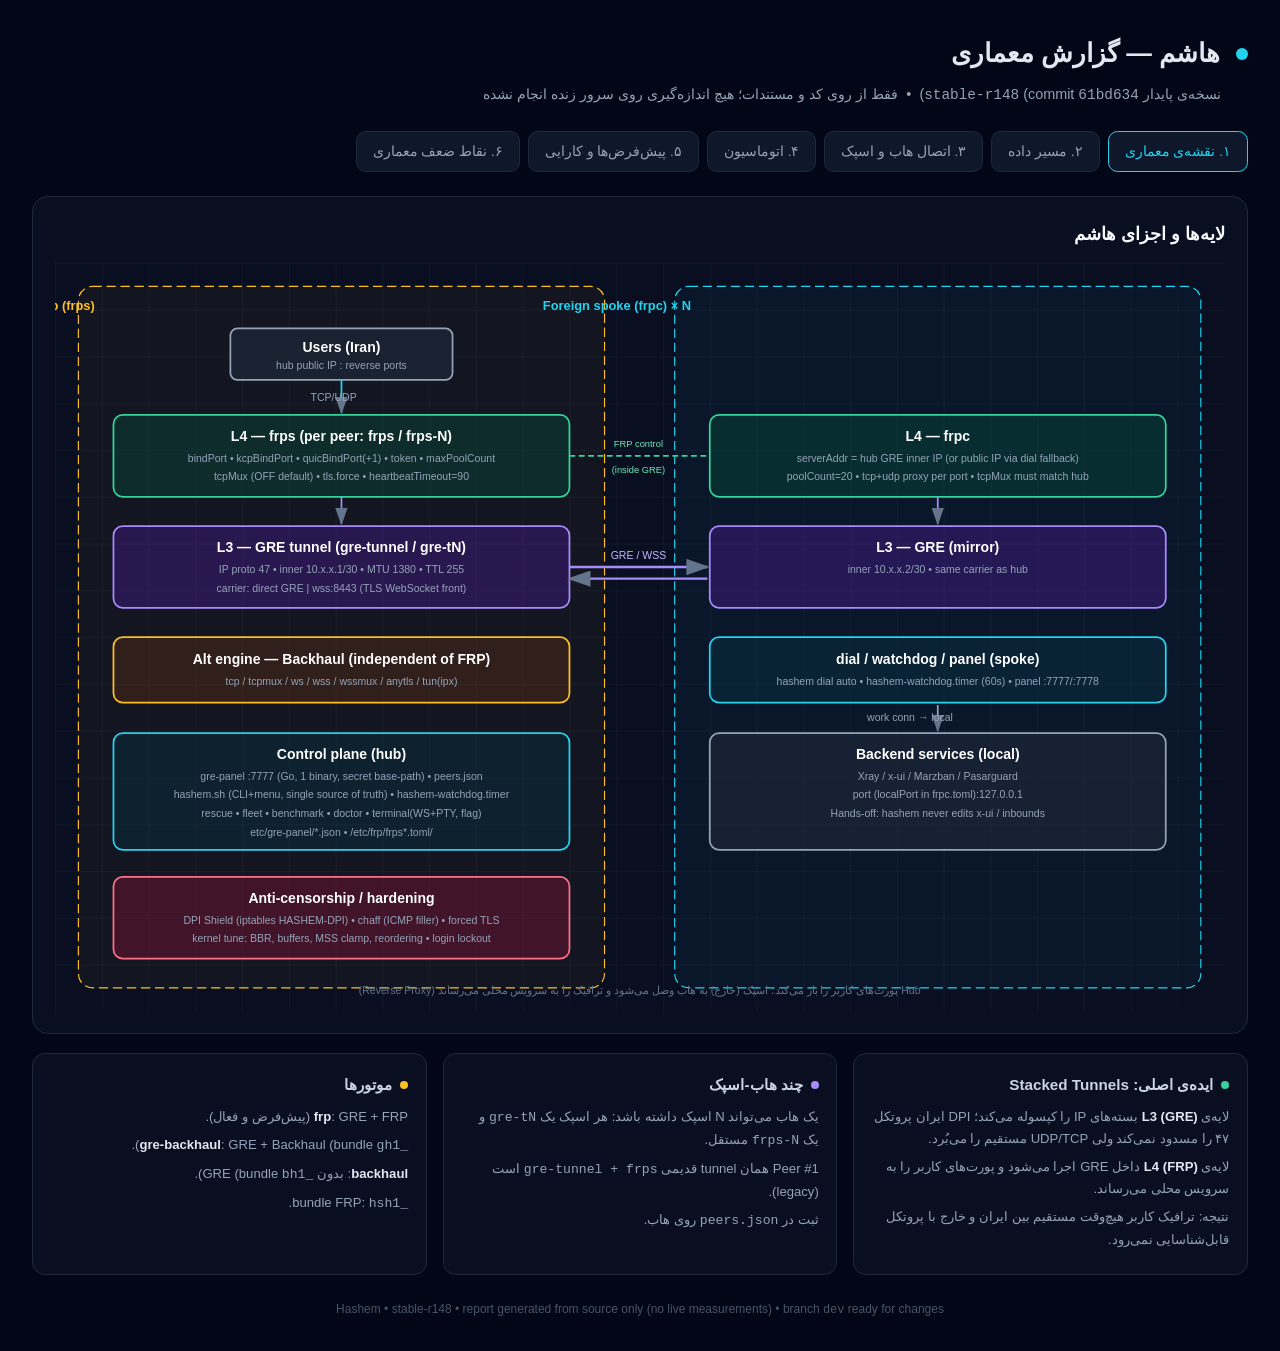
==== docs/hashem-architecture.html @ eed92e28 "docs: interactive architecture report (layers, data path, join, automation, defaults, gaps)" ====
<!DOCTYPE html>
<html lang="fa" dir="rtl">
<head>
<meta charset="UTF-8">
<meta name="viewport" content="width=device-width, initial-scale=1.0">
<title>Hashem — Architecture Report (stable-r148)</title>
<style>
*{margin:0;padding:0;box-sizing:border-box}
body{font-family:'Vazirmatn','Segoe UI',Tahoma,sans-serif;background:#020617;color:#e2e8f0;min-height:100vh;padding:2rem;line-height:1.7}
.mono{font-family:ui-monospace,'JetBrains Mono',Consolas,monospace;direction:ltr;unicode-bidi:embed}
.container{max-width:1240px;margin:0 auto}
.header-row{display:flex;align-items:center;gap:1rem;margin-bottom:.4rem}
.pulse{width:12px;height:12px;background:#22d3ee;border-radius:50%;animation:p 2s infinite}
@keyframes p{0%,100%{opacity:1}50%{opacity:.4}}
h1{font-size:1.6rem;font-weight:700}
.sub{color:#94a3b8;font-size:.9rem;margin-right:1.7rem}
nav{display:flex;flex-wrap:wrap;gap:.5rem;margin:1.5rem 0}
nav button{background:#0f172a;border:1px solid #1e293b;color:#94a3b8;padding:.5rem 1rem;border-radius:.6rem;cursor:pointer;font:inherit;font-size:.85rem}
nav button.on,nav button:hover{border-color:#22d3ee;color:#22d3ee}
section{display:none}
section.on{display:block}
.box{background:rgba(15,23,42,.55);border:1px solid #1e293b;border-radius:1rem;padding:1.4rem;margin-bottom:1.2rem;overflow-x:auto}
h2{font-size:1.1rem;margin-bottom:.8rem;color:#f8fafc}
h3{font-size:.95rem;margin:.9rem 0 .4rem;color:#cbd5e1}
svg{width:100%;min-width:880px;display:block}
.cards{display:grid;grid-template-columns:repeat(auto-fit,minmax(290px,1fr));gap:1rem;margin-top:1rem}
.card{background:rgba(15,23,42,.55);border:1px solid #1e293b;border-radius:.8rem;padding:1.1rem}
.card h3{margin:0 0 .5rem;display:flex;align-items:center;gap:.5rem}
.dot{width:8px;height:8px;border-radius:50%;display:inline-block}
.cy{background:#22d3ee}.em{background:#34d399}.vi{background:#a78bfa}.am{background:#fbbf24}.ro{background:#fb7185}.sl{background:#94a3b8}
ul{list-style:none;color:#94a3b8;font-size:.82rem}
li{margin-bottom:.35rem}
li b{color:#e2e8f0}
table{width:100%;border-collapse:collapse;font-size:.82rem}
th,td{padding:.55rem .7rem;border-bottom:1px solid #1e293b;text-align:right;vertical-align:top}
th{color:#94a3b8;font-weight:600;background:#0b1220}
td.mono,th.mono{text-align:left}
.tag{display:inline-block;padding:.1rem .5rem;border-radius:.4rem;font-size:.72rem;font-weight:600}
.on-t{background:rgba(52,211,153,.15);color:#34d399}
.off-t{background:rgba(148,163,184,.15);color:#94a3b8}
.warn-t{background:rgba(251,113,133,.15);color:#fb7185}
.am-t{background:rgba(251,191,36,.15);color:#fbbf24}
.flow{display:flex;flex-direction:column;gap:.4rem}
.step{display:flex;gap:.8rem;align-items:flex-start;background:#0b1220;border:1px solid #1e293b;border-radius:.6rem;padding:.6rem .8rem;font-size:.82rem}
.step .n{flex:0 0 1.6rem;height:1.6rem;border-radius:50%;background:#164e63;color:#22d3ee;text-align:center;font-weight:700;line-height:1.6rem;font-size:.8rem}
.note{border-right:3px solid #fbbf24;background:rgba(251,191,36,.07);padding:.6rem .9rem;border-radius:.4rem;color:#fde68a;font-size:.82rem;margin:.8rem 0}
.bad{border-right-color:#fb7185;background:rgba(251,113,133,.07);color:#fecdd3}
.good{border-right-color:#34d399;background:rgba(52,211,153,.07);color:#a7f3d0}
code{background:#0b1220;border:1px solid #1e293b;border-radius:.3rem;padding:0 .35rem;font-size:.78rem;direction:ltr;unicode-bidi:embed;display:inline-block}
.footer{text-align:center;color:#475569;font-size:.75rem;margin-top:1.5rem}
@media(max-width:700px){body{padding:1rem}}
</style>
</head>
<body>
<div class="container">
  <div class="header-row"><div class="pulse"></div><h1>هاشم — گزارش معماری</h1></div>
  <p class="sub">نسخه‌ی پایدار <span class="mono">stable-r148</span> (commit <span class="mono">61bd634</span>) &nbsp;•&nbsp; فقط از روی کد و مستندات؛ هیچ اندازه‌گیری روی سرور زنده انجام نشده</p>

  <nav id="nav">
    <button data-t="arch" class="on">۱. نقشه‌ی معماری</button>
    <button data-t="path">۲. مسیر داده</button>
    <button data-t="join">۳. اتصال هاب و اسپک</button>
    <button data-t="auto">۴. اتوماسیون</button>
    <button data-t="def">۵. پیش‌فرض‌ها و کارایی</button>
    <button data-t="gaps">۶. نقاط ضعف معماری</button>
  </nav>

  <!-- ===================== 1. ARCH ===================== -->
  <section id="arch" class="on">
    <div class="box">
      <h2>لایه‌ها و اجزای هاشم</h2>
      <svg viewBox="0 0 1000 640" xmlns="http://www.w3.org/2000/svg">
        <defs>
          <marker id="ah" markerWidth="10" markerHeight="7" refX="9" refY="3.5" orient="auto"><polygon points="0 0,10 3.5,0 7" fill="#64748b"/></marker>
          <pattern id="g" width="40" height="40" patternUnits="userSpaceOnUse"><path d="M40 0L0 0 0 40" fill="none" stroke="#1e293b" stroke-width=".5"/></pattern>
        </defs>
        <rect width="100%" height="100%" fill="url(#g)"/>

        <!-- boundaries -->
        <rect x="20" y="20" width="450" height="600" rx="12" fill="rgba(251,191,36,.04)" stroke="#fbbf24" stroke-dasharray="8,4"/>
        <text x="34" y="40" fill="#fbbf24" font-size="11" font-weight="600">Iran hub (frps)</text>
        <rect x="530" y="20" width="450" height="600" rx="12" fill="rgba(34,211,238,.04)" stroke="#22d3ee" stroke-dasharray="8,4"/>
        <text x="544" y="40" fill="#22d3ee" font-size="11" font-weight="600">Foreign spoke (frpc)  × N</text>

        <!-- users -->
        <rect x="150" y="56" width="190" height="44" rx="6" fill="rgba(30,41,59,.6)" stroke="#94a3b8" stroke-width="1.5"/>
        <text x="245" y="76" fill="#fff" font-size="12" font-weight="600" text-anchor="middle">Users (Iran)</text>
        <text x="245" y="91" fill="#94a3b8" font-size="9" text-anchor="middle">hub public IP : reverse ports</text>

        <!-- hub layers -->
        <rect x="50" y="130" width="390" height="70" rx="8" fill="rgba(6,78,59,.4)" stroke="#34d399" stroke-width="1.5"/>
        <text x="245" y="152" fill="#fff" font-size="12" font-weight="600" text-anchor="middle">L4 — frps  (per peer: frps / frps-N)</text>
        <text x="245" y="170" fill="#94a3b8" font-size="9" text-anchor="middle">bindPort • kcpBindPort • quicBindPort(+1) • token • maxPoolCount</text>
        <text x="245" y="186" fill="#94a3b8" font-size="9" text-anchor="middle">tcpMux (OFF default) • tls.force • heartbeatTimeout=90</text>

        <rect x="50" y="225" width="390" height="70" rx="8" fill="rgba(76,29,149,.4)" stroke="#a78bfa" stroke-width="1.5"/>
        <text x="245" y="247" fill="#fff" font-size="12" font-weight="600" text-anchor="middle">L3 — GRE tunnel  (gre-tunnel / gre-tN)</text>
        <text x="245" y="265" fill="#94a3b8" font-size="9" text-anchor="middle">IP proto 47 • inner 10.x.x.1/30 • MTU 1380 • TTL 255</text>
        <text x="245" y="281" fill="#94a3b8" font-size="9" text-anchor="middle">carrier: direct GRE  |  wss:8443 (TLS WebSocket front)</text>

        <rect x="50" y="320" width="390" height="56" rx="8" fill="rgba(120,53,15,.3)" stroke="#fbbf24" stroke-width="1.5"/>
        <text x="245" y="343" fill="#fff" font-size="12" font-weight="600" text-anchor="middle">Alt engine — Backhaul (independent of FRP)</text>
        <text x="245" y="361" fill="#94a3b8" font-size="9" text-anchor="middle">tcp / tcpmux / ws / wss / wssmux / anytls / tun(ipx)</text>

        <rect x="50" y="402" width="390" height="100" rx="8" fill="rgba(8,51,68,.4)" stroke="#22d3ee" stroke-width="1.5"/>
        <text x="245" y="424" fill="#fff" font-size="12" font-weight="600" text-anchor="middle">Control plane (hub)</text>
        <text x="245" y="442" fill="#94a3b8" font-size="9" text-anchor="middle">gre-panel :7777 (Go, 1 binary, secret base-path) • peers.json</text>
        <text x="245" y="458" fill="#94a3b8" font-size="9" text-anchor="middle">hashem.sh (CLI+menu, single source of truth) • hashem-watchdog.timer</text>
        <text x="245" y="474" fill="#94a3b8" font-size="9" text-anchor="middle">rescue • fleet • benchmark • doctor • terminal(WS+PTY, flag)</text>
        <text x="245" y="490" fill="#94a3b8" font-size="9" text-anchor="middle">/etc/gre-panel/*.json  •  /etc/frp/frps*.toml</text>

        <rect x="50" y="525" width="390" height="70" rx="8" fill="rgba(136,19,55,.4)" stroke="#fb7185" stroke-width="1.5"/>
        <text x="245" y="547" fill="#fff" font-size="12" font-weight="600" text-anchor="middle">Anti-censorship / hardening</text>
        <text x="245" y="565" fill="#94a3b8" font-size="9" text-anchor="middle">DPI Shield (iptables HASHEM-DPI) • chaff (ICMP filler) • forced TLS</text>
        <text x="245" y="581" fill="#94a3b8" font-size="9" text-anchor="middle">kernel tune: BBR, buffers, MSS clamp, reordering • login lockout</text>

        <!-- spoke layers -->
        <rect x="560" y="130" width="390" height="70" rx="8" fill="rgba(6,78,59,.4)" stroke="#34d399" stroke-width="1.5"/>
        <text x="755" y="152" fill="#fff" font-size="12" font-weight="600" text-anchor="middle">L4 — frpc</text>
        <text x="755" y="170" fill="#94a3b8" font-size="9" text-anchor="middle">serverAddr = hub GRE inner IP  (or public IP via dial fallback)</text>
        <text x="755" y="186" fill="#94a3b8" font-size="9" text-anchor="middle">poolCount=20 • tcp+udp proxy per port • tcpMux must match hub</text>

        <rect x="560" y="225" width="390" height="70" rx="8" fill="rgba(76,29,149,.4)" stroke="#a78bfa" stroke-width="1.5"/>
        <text x="755" y="247" fill="#fff" font-size="12" font-weight="600" text-anchor="middle">L3 — GRE (mirror)</text>
        <text x="755" y="265" fill="#94a3b8" font-size="9" text-anchor="middle">inner 10.x.x.2/30 • same carrier as hub</text>

        <rect x="560" y="320" width="390" height="56" rx="8" fill="rgba(8,51,68,.4)" stroke="#22d3ee" stroke-width="1.5"/>
        <text x="755" y="343" fill="#fff" font-size="12" font-weight="600" text-anchor="middle">dial / watchdog / panel (spoke)</text>
        <text x="755" y="361" fill="#94a3b8" font-size="9" text-anchor="middle">hashem dial auto • hashem-watchdog.timer (60s) • panel :7777/:7778</text>

        <rect x="560" y="402" width="390" height="100" rx="8" fill="rgba(30,41,59,.6)" stroke="#94a3b8" stroke-width="1.5"/>
        <text x="755" y="424" fill="#fff" font-size="12" font-weight="600" text-anchor="middle">Backend services (local)</text>
        <text x="755" y="442" fill="#94a3b8" font-size="9" text-anchor="middle">Xray / x-ui / Marzban / Pasarguard</text>
        <text x="755" y="458" fill="#94a3b8" font-size="9" text-anchor="middle">127.0.0.1:port  (localPort in frpc.toml)</text>
        <text x="755" y="474" fill="#94a3b8" font-size="9" text-anchor="middle">Hands-off: hashem never edits x-ui / inbounds</text>

        <!-- arrows -->
        <line x1="245" y1="100" x2="245" y2="128" stroke="#22d3ee" stroke-width="1.5" marker-end="url(#ah)"/>
        <text x="258" y="118" fill="#94a3b8" font-size="9">TCP/UDP</text>
        <line x1="245" y1="200" x2="245" y2="223" stroke="#a78bfa" stroke-width="1.5" marker-end="url(#ah)"/>
        <line x1="440" y1="260" x2="558" y2="260" stroke="#a78bfa" stroke-width="2" marker-end="url(#ah)"/>
        <line x1="558" y1="270" x2="440" y2="270" stroke="#a78bfa" stroke-width="2" marker-end="url(#ah)"/>
        <text x="499" y="253" fill="#c4b5fd" font-size="9" text-anchor="middle">GRE / WSS</text>
        <line x1="440" y1="165" x2="558" y2="165" stroke="#34d399" stroke-width="1.5" stroke-dasharray="5,3"/>
        <text x="499" y="157" fill="#6ee7b7" font-size="8" text-anchor="middle">FRP control</text>
        <text x="499" y="180" fill="#6ee7b7" font-size="8" text-anchor="middle">(inside GRE)</text>
        <line x1="755" y1="200" x2="755" y2="223" stroke="#a78bfa" stroke-width="1.5" marker-end="url(#ah)"/>
        <line x1="755" y1="378" x2="755" y2="400" stroke="#94a3b8" stroke-width="1.5" marker-end="url(#ah)"/>
        <text x="768" y="392" fill="#94a3b8" font-size="9">work conn → local</text>

        <text x="500" y="625" fill="#64748b" font-size="9" text-anchor="middle">Hub پورت‌های کاربر را باز می‌کند؛ اسپک (خارج) به هاب وصل می‌شود و ترافیک را به سرویس محلی می‌رساند (Reverse Proxy)</text>
      </svg>
    </div>
    <div class="cards">
      <div class="card"><h3><span class="dot em"></span>ایده‌ی اصلی: Stacked Tunnels</h3>
        <ul>
          <li>لایه‌ی <b>L3 (GRE)</b> بسته‌های IP را کپسوله می‌کند؛ DPI ایران پروتکل ۴۷ را مسدود نمی‌کند ولی UDP/TCP مستقیم را می‌بُرد.</li>
          <li>لایه‌ی <b>L4 (FRP)</b> داخل GRE اجرا می‌شود و پورت‌های کاربر را به سرویس محلی می‌رساند.</li>
          <li>نتیجه: ترافیک کاربر هیچ‌وقت مستقیم بین ایران و خارج با پروتکل قابل‌شناسایی نمی‌رود.</li>
        </ul></div>
      <div class="card"><h3><span class="dot vi"></span>چند هاب-اسپک</h3>
        <ul>
          <li>یک هاب می‌تواند N اسپک داشته باشد: هر اسپک یک <span class="mono">gre-tN</span> و یک <span class="mono">frps-N</span> مستقل.</li>
          <li>Peer #1 همان tunnel قدیمی <span class="mono">gre-tunnel + frps</span> است (legacy).</li>
          <li>ثبت در <span class="mono">peers.json</span> روی هاب.</li>
        </ul></div>
      <div class="card"><h3><span class="dot am"></span>موتورها</h3>
        <ul>
          <li><b>frp</b>: GRE + FRP (پیش‌فرض و فعال).</li>
          <li><b>gre-backhaul</b>: GRE + Backhaul (bundle <span class="mono">gh1_</span>).</li>
          <li><b>backhaul</b>: بدون GRE (bundle <span class="mono">bh1_</span>).</li>
          <li>bundle FRP: <span class="mono">hsh1_</span>.</li>
        </ul></div>
    </div>
  </section>

  <!-- ===================== 2. DATA PATH ===================== -->
  <section id="path">
    <div class="box">
      <h2>مسیر یک بسته از کاربر تا سرویس</h2>
      <svg viewBox="0 0 1000 300">
        <defs><marker id="a2" markerWidth="10" markerHeight="7" refX="9" refY="3.5" orient="auto"><polygon points="0 0,10 3.5,0 7" fill="#64748b"/></marker></defs>
        <rect width="100%" height="100%" fill="url(#g)"/>
        <rect x="10" y="110" width="110" height="60" rx="6" fill="rgba(30,41,59,.6)" stroke="#94a3b8" stroke-width="1.5"/>
        <text x="65" y="136" fill="#fff" font-size="11" font-weight="600" text-anchor="middle">کاربر</text><text x="65" y="152" fill="#94a3b8" font-size="9" text-anchor="middle">VLESS/…</text>
        <rect x="160" y="110" width="130" height="60" rx="6" fill="rgba(6,78,59,.4)" stroke="#34d399" stroke-width="1.5"/>
        <text x="225" y="134" fill="#fff" font-size="11" font-weight="600" text-anchor="middle">frps (hub)</text><text x="225" y="150" fill="#94a3b8" font-size="9" text-anchor="middle">remotePort :443…</text>
        <rect x="330" y="110" width="130" height="60" rx="6" fill="rgba(76,29,149,.4)" stroke="#a78bfa" stroke-width="1.5"/>
        <text x="395" y="134" fill="#fff" font-size="11" font-weight="600" text-anchor="middle">GRE encap</text><text x="395" y="150" fill="#94a3b8" font-size="9" text-anchor="middle">proto 47, MTU 1380</text>
        <rect x="500" y="110" width="130" height="60" rx="6" fill="rgba(136,19,55,.4)" stroke="#fb7185" stroke-width="1.5"/>
        <text x="565" y="134" fill="#fff" font-size="11" font-weight="600" text-anchor="middle">اینترنت / DPI</text><text x="565" y="150" fill="#94a3b8" font-size="9" text-anchor="middle">فقط GRE می‌بیند</text>
        <rect x="670" y="110" width="130" height="60" rx="6" fill="rgba(76,29,149,.4)" stroke="#a78bfa" stroke-width="1.5"/>
        <text x="735" y="134" fill="#fff" font-size="11" font-weight="600" text-anchor="middle">GRE decap</text><text x="735" y="150" fill="#94a3b8" font-size="9" text-anchor="middle">اسپک خارج</text>
        <rect x="840" y="110" width="140" height="60" rx="6" fill="rgba(6,78,59,.4)" stroke="#34d399" stroke-width="1.5"/>
        <text x="910" y="134" fill="#fff" font-size="11" font-weight="600" text-anchor="middle">frpc → Xray</text><text x="910" y="150" fill="#94a3b8" font-size="9" text-anchor="middle">127.0.0.1:localPort</text>
        <g stroke="#22d3ee" stroke-width="1.5" marker-end="url(#a2)">
          <line x1="120" y1="140" x2="158" y2="140"/><line x1="290" y1="140" x2="328" y2="140"/><line x1="460" y1="140" x2="498" y2="140"/>
          <line x1="630" y1="140" x2="668" y2="140"/><line x1="800" y1="140" x2="838" y2="140"/>
        </g>
        <text x="500" y="60" fill="#94a3b8" font-size="10" text-anchor="middle">«مسیر برگشت» همین مسیر است، معکوس — فقط یک اتصال کنترل FRP از اسپک به هاب برقرار می‌ماند</text>
        <text x="500" y="250" fill="#fbbf24" font-size="10" text-anchor="middle">carrier=wss:8443 → GRE داخل یک WebSocket/TLS قرار می‌گیرد (برای وقتی که proto 47 هم مسدود باشد)</text>
        <text x="500" y="270" fill="#fb7185" font-size="10" text-anchor="middle">rescue → وقتی TCP یک‌طرفه بسته است، جهت dial برعکس می‌شود (frps روی سمت بسته‌شده)</text>
      </svg>
    </div>
    <div class="box">
      <h2>چرا هر لایه وجود دارد (از اندازه‌گیری‌های ثبت‌شده در اسکیل)</h2>
      <table>
        <tr><th>رفتار شبکه‌ی ایران</th><th>اثر روی ترافیک مستقیم</th><th>داخل GRE</th></tr>
        <tr><td>UDP flow-rate throttling</td><td>فقط ۳ بسته‌ی اول هر flow رد می‌شود؛ WireGuard/Hysteria/QUIC در ~۱ ثانیه می‌میرند</td><td>۰٪ افت</td></tr>
        <tr><td>TCP پرحجم</td><td>بعد از ~۱۰۰–۱۳۰KB قطع می‌شود (iperf3)</td><td>تا ۶۰۰+ Mbps بدون retransmit</td></tr>
        <tr><td>IPIP (proto 4)</td><td>۱۰۰٪ بسته</td><td>—</td></tr>
        <tr><td>GRE (proto 47)</td><td>عبور می‌کند</td><td>—</td></tr>
        <tr><td>SNI مسدود</td><td>RST تزریق می‌شود</td><td>SNI تمیز/Reality مشکلی ندارد</td></tr>
      </table>
      <div class="note">این جدول از قواعد ثبت‌شده در اسکیل <span class="mono">tunnel-panel-ops</span> آمده، نه از اندازه‌گیری امروز. طبق انتخاب شما هیچ اندازه‌گیری تازه‌ای روی سرور زنده انجام نشد.</div>
    </div>
  </section>

  <!-- ===================== 3. JOIN ===================== -->
  <section id="join">
    <div class="box">
      <h2>اتصال هاب و اسپک — چه چیزی بین دو سر باید یکسان باشد</h2>
      <div class="flow">
        <div class="step"><div class="n">1</div><div><b>روی هاب:</b> <code>hashem setup-iran --local-pub HUB --remote-pub SPOKE …</code> → می‌سازد: GRE، <span class="mono">frps.toml</span>، یونیت‌ها، پنل، و یک <b>bundle</b> <span class="mono">hsh1_…</span> چاپ می‌کند.</div></div>
        <div class="step"><div class="n">2</div><div><b>bundle</b> = <span class="mono">hsh1_&lt;IRAN_PUB&gt;_&lt;FRP_PORT&gt;_&lt;IRAN_GRE&gt;_&lt;FOREIGN_GRE&gt;_&lt;TOKEN&gt;[_ports][_tr-…]</span></div></div>
        <div class="step"><div class="n">3</div><div><b>روی اسپک:</b> <code>hashem setup-foreign --bundle hsh1_… --local-pub SPOKE</code> → GRE معکوس + <span class="mono">frpc.toml</span> با <span class="mono">serverAddr</span> = IP داخلی GRE هاب.</div></div>
        <div class="step"><div class="n">4</div><div><b>dial fallback:</b> اگر GRE ping نشد، <span class="mono">frpc</span> خودش به IP عمومی هاب وصل می‌شود (<span class="mono">hashem dial auto</span>).</div></div>
        <div class="step"><div class="n">5</div><div>اسپک بیشتر: <code>hashem add-peer …</code> روی هاب → <span class="mono">gre-tN + frps-N</span> جدید.</div></div>
      </div>
      <h3>باید دو سر یکسان باشد (و فقط بخشی در bundle هست)</h3>
      <table>
        <tr><th>تنظیم</th><th>در bundle؟</th><th>اگر ناهمخوان باشد</th></tr>
        <tr><td class="mono">token</td><td><span class="tag on-t">بله</span></td><td>login ردّ می‌شود: <span class="mono">token doesn't match</span></td></tr>
        <tr><td class="mono">FRP port</td><td><span class="tag on-t">بله</span></td><td>اتصال برقرار نمی‌شود</td></tr>
        <tr><td class="mono">transport (tcp/kcp/quic/ws/wss)</td><td><span class="tag on-t">بله (_tr-)</span></td><td>اتصال برقرار نمی‌شود</td></tr>
        <tr><td class="mono">tcpMux</td><td><span class="tag warn-t">خیر</span></td><td>login با <b>EOF</b> ردّ می‌شود — همان قطعی امروز</td></tr>
        <tr><td class="mono">tls.force / tls.enable</td><td><span class="tag warn-t">خیر</span></td><td>handshake یا timeout</td></tr>
        <tr><td class="mono">proxyProtocolVersion vs acceptProxyProtocol</td><td><span class="tag warn-t">خیر</span></td><td>tunnel سبز، ولی VPN کار نمی‌کند (EOF روی TLS کاربر)</td></tr>
        <tr><td class="mono">poolCount / maxPoolCount</td><td><span class="tag warn-t">خیر</span></td><td>کندی یا «work connection pool is full»</td></tr>
      </table>
      <div class="note bad">این مهم‌ترین نقطه‌ی ضعف طراحی است: فقط token و پورت و transport هم‌گام می‌شوند؛ باقی تنظیمات حساس را اپراتور باید دو بار و دستی یکسان نگه دارد.</div>
    </div>
  </section>

  <!-- ===================== 4. AUTOMATION ===================== -->
  <section id="auto">
    <div class="box">
      <h2>اتوماسیون — چه کسی چه کاری را خودکار می‌کند</h2>
      <svg viewBox="0 0 1000 260">
        <defs><marker id="a3" markerWidth="10" markerHeight="7" refX="9" refY="3.5" orient="auto"><polygon points="0 0,10 3.5,0 7" fill="#64748b"/></marker></defs>
        <rect width="100%" height="100%" fill="url(#g)"/>
        <rect x="20" y="20" width="200" height="70" rx="8" fill="rgba(8,51,68,.4)" stroke="#22d3ee" stroke-width="1.5"/>
        <text x="120" y="45" fill="#fff" font-size="12" font-weight="600" text-anchor="middle">hashem-watchdog.timer</text>
        <text x="120" y="63" fill="#94a3b8" font-size="9" text-anchor="middle">هر ۶۰ ثانیه • flock</text>
        <text x="120" y="78" fill="#94a3b8" font-size="9" text-anchor="middle">fail_threshold=2</text>
        <rect x="270" y="20" width="200" height="70" rx="8" fill="rgba(6,78,59,.4)" stroke="#34d399" stroke-width="1.5"/>
        <text x="370" y="45" fill="#fff" font-size="12" font-weight="600" text-anchor="middle">watchdog_check</text>
        <text x="370" y="63" fill="#94a3b8" font-size="9" text-anchor="middle">ping → ss ESTAB → nc 22/7777</text>
        <text x="370" y="78" fill="#94a3b8" font-size="9" text-anchor="middle">→ dial_connected → frp active</text>
        <rect x="520" y="20" width="200" height="70" rx="8" fill="rgba(120,53,15,.3)" stroke="#fbbf24" stroke-width="1.5"/>
        <text x="620" y="45" fill="#fff" font-size="12" font-weight="600" text-anchor="middle">تصمیم</text>
        <text x="620" y="63" fill="#94a3b8" font-size="9" text-anchor="middle">down → هشدار تلگرام</text>
        <text x="620" y="78" fill="#94a3b8" font-size="9" text-anchor="middle">auto_restart=false (پیش‌فرض)</text>
        <rect x="770" y="20" width="210" height="70" rx="8" fill="rgba(136,19,55,.4)" stroke="#fb7185" stroke-width="1.5"/>
        <text x="875" y="45" fill="#fff" font-size="12" font-weight="600" text-anchor="middle">اقدام (اگر روشن)</text>
        <text x="875" y="63" fill="#94a3b8" font-size="9" text-anchor="middle">restart_all_lite</text>
        <text x="875" y="78" fill="#94a3b8" font-size="9" text-anchor="middle">+ بکاپ و restart دوره‌ای</text>
        <g stroke="#22d3ee" stroke-width="1.5" marker-end="url(#a3)"><line x1="220" y1="55" x2="268" y2="55"/><line x1="470" y1="55" x2="518" y2="55"/><line x1="720" y1="55" x2="768" y2="55"/></g>

        <rect x="20" y="130" width="300" height="110" rx="8" fill="rgba(30,41,59,.6)" stroke="#94a3b8" stroke-width="1.5"/>
        <text x="170" y="153" fill="#fff" font-size="12" font-weight="600" text-anchor="middle">لایه‌های دیگر (پنل Go)</text>
        <text x="170" y="172" fill="#94a3b8" font-size="9" text-anchor="middle">fleet sampler: ping هر peer، تاریخچه برای sparkline</text>
        <text x="170" y="188" fill="#94a3b8" font-size="9" text-anchor="middle">linked: جلسه‌ی FRP برقرار = سالم، بدون ping</text>
        <text x="170" y="204" fill="#94a3b8" font-size="9" text-anchor="middle">benchmark: carrier probe — فقط پیشنهاد، سوییچ دستی</text>
        <text x="170" y="220" fill="#94a3b8" font-size="9" text-anchor="middle">doctor: BBR / MSS / forwarding + «Quick Repair»</text>

        <rect x="350" y="130" width="300" height="110" rx="8" fill="rgba(136,19,55,.4)" stroke="#fb7185" stroke-width="1.5"/>
        <text x="500" y="153" fill="#fff" font-size="12" font-weight="600" text-anchor="middle">rescue (قطع یک‌طرفه)</text>
        <text x="500" y="172" fill="#94a3b8" font-size="9" text-anchor="middle">تشخیص: چند dial + یک ping در دقیقه</text>
        <text x="500" y="188" fill="#94a3b8" font-size="9" text-anchor="middle">۳ اخطار پیاپی → فقط بنر</text>
        <text x="500" y="204" fill="#94a3b8" font-size="9" text-anchor="middle">فعال‌سازی با کلیک • کد <span class="mono">hrc1_</span></text>
        <text x="500" y="220" fill="#94a3b8" font-size="9" text-anchor="middle">جهت dial برعکس (stcp/sudp visitors)</text>

        <rect x="680" y="130" width="300" height="110" rx="8" fill="rgba(76,29,149,.4)" stroke="#a78bfa" stroke-width="1.5"/>
        <text x="830" y="153" fill="#fff" font-size="12" font-weight="600" text-anchor="middle">dial / carrier / autotune</text>
        <text x="830" y="172" fill="#94a3b8" font-size="9" text-anchor="middle">dial_watch_tick: GRE مرده → IP عمومی (خودکار)</text>
        <text x="830" y="188" fill="#94a3b8" font-size="9" text-anchor="middle">carrier: دستی (direct|wss) — AutoPilot فقط لاگ</text>
        <text x="830" y="204" fill="#94a3b8" font-size="9" text-anchor="middle">autotune: pool بر اساس تعداد اتصال (خاموش)</text>
        <text x="830" y="220" fill="#94a3b8" font-size="9" text-anchor="middle">hashem-frp-restore: بعد از boot</text>
      </svg>
    </div>
    <div class="cards">
      <div class="card"><h3><span class="dot em"></span>خودکار و روشن</h3>
        <ul><li>watchdog tick هر ۶۰ ثانیه (فقط هشدار)</li><li>dial fallback (GRE → public IP)</li><li>fleet/linked sampler</li><li>restore بعد از reboot</li></ul></div>
      <div class="card"><h3><span class="dot am"></span>خودکار ولی نیازمند تأیید/روشن‌کردن</h3>
        <ul><li>rescue: تشخیص خودکار، اجرا با کلیک</li><li>auto_restart / restart دوره‌ای</li><li>autotune pool</li><li>بکاپ زمان‌بندی‌شده</li></ul></div>
      <div class="card"><h3><span class="dot ro"></span>عمداً دستی</h3>
        <ul><li>carrier (direct/wss) — AutoPilot فقط پیشنهاد</li><li>tcpMux / TLS / enc / comp</li><li>x-ui / inbounds هرگز لمس نمی‌شود</li></ul></div>
    </div>
    <div class="note">پس از قطعی امروز: watchdog ۱۲۸ بار پیاپی «down» گفت ولی <b>علت</b> را نگفت (EOF/tcpMux). hint جدید <span class="mono">E-FRP-10</span> این را فقط در status/doctor نشان می‌دهد؛ هنوز در هشدار تلگرام نیست.</div>
  </section>

  <!-- ===================== 5. DEFAULTS ===================== -->
  <section id="def">
    <div class="box">
      <h2>پیش‌فرض‌ها (از کد، نه حدس)</h2>
      <table>
        <tr><th>تنظیم</th><th>پیش‌فرض</th><th class="mono">کجا</th><th>چرا / اثر</th></tr>
        <tr><td class="mono">transport.tcpMux</td><td><span class="tag off-t">OFF</span></td><td class="mono">perf.go / hashem.sh</td><td>طبق اندازه‌گیری ثبت‌شده، تقریباً نصف throughput روی GRE؛ باید دو سر یکسان باشد</td></tr>
        <tr><td class="mono">proxy encryption</td><td><span class="tag off-t">OFF</span></td><td class="mono">perf.json</td><td>ترافیک VLESS از قبل رمز است؛ رمزنگاری دوباره فقط CPU می‌سوزاند</td></tr>
        <tr><td class="mono">proxy compression</td><td><span class="tag off-t">OFF</span></td><td class="mono">perf.json</td><td>داده‌ی رمزشده فشرده نمی‌شود؛ هزینه‌ی CPU بدون سود</td></tr>
        <tr><td class="mono">forced TLS</td><td><span class="tag off-t">OFF</span> <span class="tag am-t">در perf.json</span></td><td class="mono">perf.json</td><td>در سند skill «ON» بود؛ در کد فعلی OFF — ناهمخوانی مستندات (نکته‌ی ۶)</td></tr>
        <tr><td class="mono">chaff</td><td><span class="tag off-t">off</span></td><td class="mono">perf.json</td><td>حلقه‌ی bash ping CPU می‌خورد؛ low/mid اختیاری</td></tr>
        <tr><td class="mono">DPI Shield</td><td><span class="tag off-t">OFF</span></td><td class="mono">perf.json</td><td>iptables hashlimit روی پورت‌های reverse؛ ضد scan/flood</td></tr>
        <tr><td class="mono">poolCount / maxPool</td><td>20 / 60</td><td class="mono">perf.go</td><td>جلوگیری از re-dial storm؛ بار بالا را از Performance tab بالا ببرید</td></tr>
        <tr><td class="mono">watchdog auto_restart</td><td><span class="tag off-t">false</span></td><td class="mono">watchdog.json</td><td>restart خودکار زنجیره‌ای CPU هاب را تا ۷۰٪ می‌برد؛ فقط هشدار</td></tr>
        <tr><td class="mono">carrier</td><td>direct (دستی)</td><td class="mono">carrier.json</td><td>فقط GRE خام؛ سوییچ خودکار ممنوع</td></tr>
        <tr><td class="mono">FRP control port</td><td>تصادفی 20000–60000</td><td class="mono">setup</td><td>پرهیز از اثرانگشت ثابت ۷۰۰۰</td></tr>
        <tr><td class="mono">GRE MTU</td><td>1380</td><td class="mono">gre unit</td><td>جلوگیری از fragmentation؛ MSS clamp کنار آن</td></tr>
        <tr><td class="mono">Terminal (WS+PTY)</td><td><span class="tag off-t">OFF</span></td><td class="mono">panel.json</td><td>سطح حمله؛ فقط با flag</td></tr>
      </table>
      <div class="note good">فلسفه‌ی پیش‌فرض: «سرعت اول، کمترین CPU، کمترین سطح خودکار خطرناک» — هر چیزی که ممکن است حلقه‌ی ریستارت یا خرابی دوطرفه بسازد، خاموش است.</div>
    </div>
    <div class="box">
      <h2>چه چیزی کارایی را بالا یا پایین می‌برد</h2>
      <table>
        <tr><th>اهرم</th><th>اثر بر سرعت</th><th>اثر بر CPU</th><th>ریسک</th></tr>
        <tr><td class="mono">tcpMux ON</td><td><span class="tag warn-t">↓ حدود ۵۰٪ (ثبت‌شده)</span></td><td>پایین‌تر</td><td>اگر دو سر یکی نباشد: قطع کامل (EOF)</td></tr>
        <tr><td class="mono">encryption / compression ON</td><td><span class="tag warn-t">↓</span></td><td><span class="tag warn-t">↑↑ روی ۱–۲ vCPU</span></td><td>بدون سود روی داده‌ی رمزشده</td></tr>
        <tr><td class="mono">QUIC / KCP transport</td><td><span class="tag warn-t">↓↓ روی مسیر reordering‌دار (ثبت‌شده ~۵–۱۲ vs ۲۵۰–۳۰۰ Mbit)</span></td><td>متوسط</td><td>پیش از سوییچ حتماً benchmark</td></tr>
        <tr><td class="mono">poolCount بالا (۱۰۰)</td><td>بهتر زیر بار</td><td><span class="tag warn-t">↑ re-dial storm هنگام jitter</span></td><td>روی هاب تا ۷۰٪ CPU</td></tr>
        <tr><td class="mono">BBR + بافر ۱۶MB + reordering=25</td><td><span class="tag on-t">↑</span></td><td>—</td><td>کم</td></tr>
        <tr><td class="mono">MTU 1380 + MSS clamp</td><td><span class="tag on-t">↑ (کمتر fragment)</span></td><td>—</td><td>کم</td></tr>
        <tr><td class="mono">kernel DNAT بجای FRP (پورت ساده)</td><td><span class="tag on-t">↑↑</span></td><td><span class="tag on-t">↓</span></td><td>IP واقعی کلاینت پنهان می‌شود (MASQUERADE)</td></tr>
        <tr><td class="mono">DPI Shield (hashlimit)</td><td>—</td><td>کم</td><td>حد خیلی پایین کاربر واقعی را می‌بُرد</td></tr>
        <tr><td class="mono">chaff</td><td>—</td><td><span class="tag warn-t">↑ حلقه‌ی bash</span></td><td>برای چند peer زیاد می‌شود</td></tr>
      </table>
      <div class="note">همه‌ی اعداد بالا از اسکیل و کامنت‌های کد آمده‌اند. هیچ اندازه‌گیری تازه نگرفتم (طبق تصمیم شما)؛ برای عدد دقیق روی مسیر فعلی باید جداگانه در netns محلی benchmark کنیم.</div>
    </div>
  </section>

  <!-- ===================== 6. GAPS ===================== -->
  <section id="gaps">
    <div class="box">
      <h2>نقاط ضعف معماری (دیده‌شده در کد و در رخدادهای این هفته)</h2>
      <table>
        <tr><th>#</th><th>مسئله</th><th>شاهد</th><th>جهت اصلاح</th></tr>
        <tr><td>1</td><td><b>پیکربندی دوطرفه هم‌گام نمی‌شود</b></td><td>قطعی امروز (tcpMux)، proxyProtocol، tls، pool</td><td>یک «منبع حقیقت» روی هاب + دریافت تنظیمات توسط اسپک (یا bundle v2 با فیلدهای بیشتر)</td></tr>
        <tr><td>2</td><td><b>watchdog فقط «down» می‌گوید، نه چرا</b></td><td>۱۲۸ شکست پیاپی بدون علت</td><td>دسته‌بندی علت (GRE، توکن، EOF/mux، پورت) در هشدار</td></tr>
        <tr><td>3</td><td><b>تغییر کانفیگ بدون ردپا</b></td><td>تست‌ها کانفیگ زنده را بازنویسی کردند و معلوم نبود چه کسی</td><td>لاگ منبع تغییر + بکاپ خودکار + rollback در UI</td></tr>
        <tr><td>4</td><td><b>هسته‌ی ۸٬۴۸۶ خطی bash + ۱۸٬۲۲۰ خط Go</b> با منطق مشترک</td><td>۲۰۹ تابع در یک فایل؛ هر باگ دو جا تکرار می‌شود (مثلاً مسیر perf.json)</td><td>shellcheck در CI، تست واحد برای توابع کلیدی، یک API داخلی بجای shell-out</td></tr>
        <tr><td>5</td><td><b>مسیرهای ثابت /etc/…</b></td><td>تست روی میزبان زنده نوشت (در این نسخه فقط بخش Go اصلاح شد)</td><td>همان الگوی <span class="mono">frpDir</span> در bash</td></tr>
        <tr><td>6</td><td><b>مستندات و کد ناهمخوان</b></td><td>forced TLS در اسکیل ON، در کد OFF؛ لینک‌های docs/en شکسته بود</td><td>یک سند پیش‌فرض‌ها که از کد تولید شود</td></tr>
        <tr><td>7</td><td><b>tls_enabled ↔ force_tls</b></td><td><span class="mono">tunnel.go:942</span> کلیدی می‌خواند که وجود ندارد</td><td>مهاجرت دوطرفه سپس اصلاح</td></tr>
        <tr><td>8</td><td><b>نصب بدون checksum</b></td><td><span class="mono">install.sh</span> اسکریپت را از main و پروکسی ثالث اجرا می‌کند</td><td>امضا/checksum و pin به tag پایدار</td></tr>
        <tr><td>9</td><td><b>یک هاب = نقطه‌ی شکست</b></td><td>frpc فقط یک serverAddr دارد</td><td>لیست چند هاب با failover</td></tr>
        <tr><td>10</td><td><b>release از main و آپدیت از latest</b></td><td>پنل خودش را از <span class="mono">releases/latest</span> آپدیت می‌کند</td><td>کانال stable/dev جدا (الان با شاخه‌ی dev شروع شده)</td></tr>
      </table>
    </div>
  </section>

  <p class="footer">Hashem • stable-r148 • report generated from source only (no live measurements) • branch <span class="mono">dev</span> ready for changes</p>
</div>
<script>
document.getElementById('nav').addEventListener('click',function(e){
  var b=e.target.closest('button'); if(!b) return;
  document.querySelectorAll('nav button').forEach(function(x){x.classList.toggle('on',x===b)});
  document.querySelectorAll('section').forEach(function(s){s.classList.toggle('on',s.id===b.dataset.t)});
  window.scrollTo({top:0,behavior:'smooth'});
});
</script>
</body>
</html>
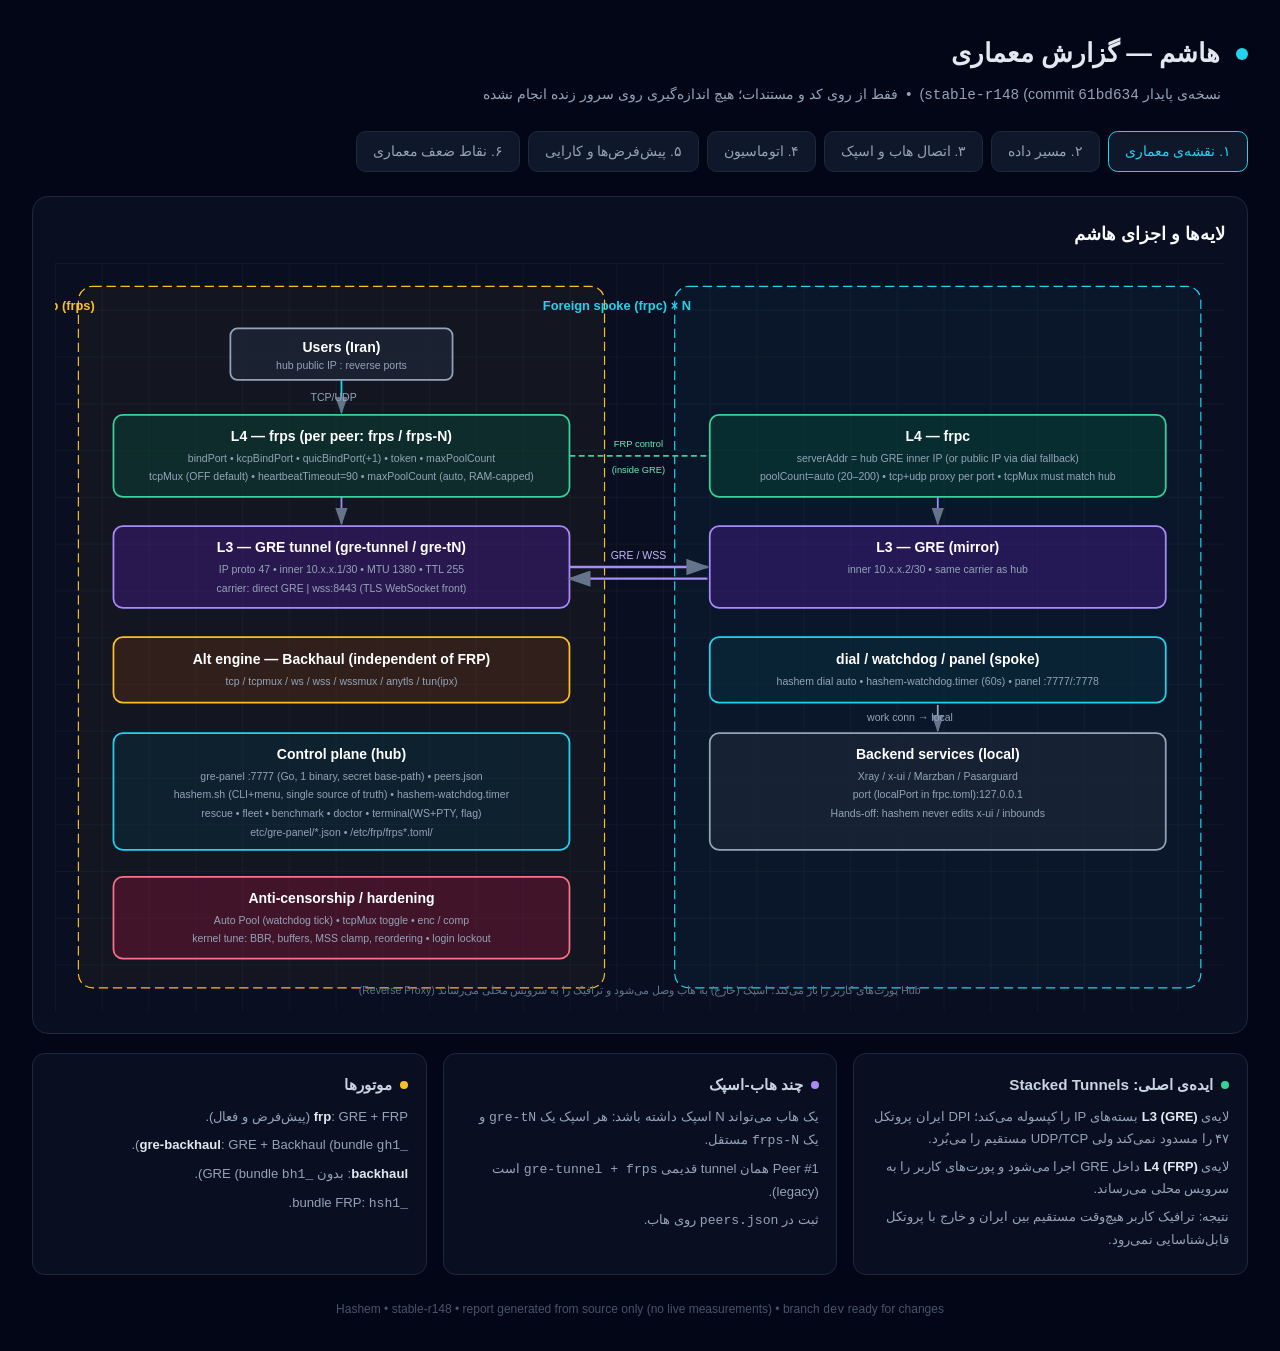
==== commit e92913dc: "feat(perf): smart Auto Pool (autopool_tick, default on, frpc soft-restart gated by load/cooldown, RA" ====
--- a/docs/hashem-architecture.html
+++ b/docs/hashem-architecture.html
@@ -91,7 +91,7 @@
         <rect x="50" y="130" width="390" height="70" rx="8" fill="rgba(6,78,59,.4)" stroke="#34d399" stroke-width="1.5"/>
         <text x="245" y="152" fill="#fff" font-size="12" font-weight="600" text-anchor="middle">L4 — frps  (per peer: frps / frps-N)</text>
         <text x="245" y="170" fill="#94a3b8" font-size="9" text-anchor="middle">bindPort • kcpBindPort • quicBindPort(+1) • token • maxPoolCount</text>
-        <text x="245" y="186" fill="#94a3b8" font-size="9" text-anchor="middle">tcpMux (OFF default) • tls.force • heartbeatTimeout=90</text>
+        <text x="245" y="186" fill="#94a3b8" font-size="9" text-anchor="middle">tcpMux (OFF default) • heartbeatTimeout=90 • maxPoolCount (auto, RAM-capped)</text>
 
         <rect x="50" y="225" width="390" height="70" rx="8" fill="rgba(76,29,149,.4)" stroke="#a78bfa" stroke-width="1.5"/>
         <text x="245" y="247" fill="#fff" font-size="12" font-weight="600" text-anchor="middle">L3 — GRE tunnel  (gre-tunnel / gre-tN)</text>
@@ -111,14 +111,14 @@
 
         <rect x="50" y="525" width="390" height="70" rx="8" fill="rgba(136,19,55,.4)" stroke="#fb7185" stroke-width="1.5"/>
         <text x="245" y="547" fill="#fff" font-size="12" font-weight="600" text-anchor="middle">Anti-censorship / hardening</text>
-        <text x="245" y="565" fill="#94a3b8" font-size="9" text-anchor="middle">DPI Shield (iptables HASHEM-DPI) • chaff (ICMP filler) • forced TLS</text>
+        <text x="245" y="565" fill="#94a3b8" font-size="9" text-anchor="middle">Auto Pool (watchdog tick) • tcpMux toggle • enc / comp</text>
         <text x="245" y="581" fill="#94a3b8" font-size="9" text-anchor="middle">kernel tune: BBR, buffers, MSS clamp, reordering • login lockout</text>
 
         <!-- spoke layers -->
         <rect x="560" y="130" width="390" height="70" rx="8" fill="rgba(6,78,59,.4)" stroke="#34d399" stroke-width="1.5"/>
         <text x="755" y="152" fill="#fff" font-size="12" font-weight="600" text-anchor="middle">L4 — frpc</text>
         <text x="755" y="170" fill="#94a3b8" font-size="9" text-anchor="middle">serverAddr = hub GRE inner IP  (or public IP via dial fallback)</text>
-        <text x="755" y="186" fill="#94a3b8" font-size="9" text-anchor="middle">poolCount=20 • tcp+udp proxy per port • tcpMux must match hub</text>
+        <text x="755" y="186" fill="#94a3b8" font-size="9" text-anchor="middle">poolCount=auto (20–200) • tcp+udp proxy per port • tcpMux must match hub</text>
 
         <rect x="560" y="225" width="390" height="70" rx="8" fill="rgba(76,29,149,.4)" stroke="#a78bfa" stroke-width="1.5"/>
         <text x="755" y="247" fill="#fff" font-size="12" font-weight="600" text-anchor="middle">L3 — GRE (mirror)</text>
@@ -282,10 +282,10 @@
         <text x="500" y="220" fill="#94a3b8" font-size="9" text-anchor="middle">جهت dial برعکس (stcp/sudp visitors)</text>
 
         <rect x="680" y="130" width="300" height="110" rx="8" fill="rgba(76,29,149,.4)" stroke="#a78bfa" stroke-width="1.5"/>
-        <text x="830" y="153" fill="#fff" font-size="12" font-weight="600" text-anchor="middle">dial / carrier / autotune</text>
+        <text x="830" y="153" fill="#fff" font-size="12" font-weight="600" text-anchor="middle">dial / carrier / auto pool</text>
         <text x="830" y="172" fill="#94a3b8" font-size="9" text-anchor="middle">dial_watch_tick: GRE مرده → IP عمومی (خودکار)</text>
         <text x="830" y="188" fill="#94a3b8" font-size="9" text-anchor="middle">carrier: دستی (direct|wss) — AutoPilot فقط لاگ</text>
-        <text x="830" y="204" fill="#94a3b8" font-size="9" text-anchor="middle">autotune: pool بر اساس تعداد اتصال (خاموش)</text>
+        <text x="830" y="204" fill="#94a3b8" font-size="9" text-anchor="middle">auto pool: poolCount بر اساس خطای pool-full و بار (روشن)</text>
         <text x="830" y="220" fill="#94a3b8" font-size="9" text-anchor="middle">hashem-frp-restore: بعد از boot</text>
       </svg>
     </div>
@@ -293,9 +293,9 @@
       <div class="card"><h3><span class="dot em"></span>خودکار و روشن</h3>
         <ul><li>watchdog tick هر ۶۰ ثانیه (فقط هشدار)</li><li>dial fallback (GRE → public IP)</li><li>fleet/linked sampler</li><li>restore بعد از reboot</li></ul></div>
       <div class="card"><h3><span class="dot am"></span>خودکار ولی نیازمند تأیید/روشن‌کردن</h3>
-        <ul><li>rescue: تشخیص خودکار، اجرا با کلیک</li><li>auto_restart / restart دوره‌ای</li><li>autotune pool</li><li>بکاپ زمان‌بندی‌شده</li></ul></div>
+        <ul><li>rescue: تشخیص خودکار، اجرا با کلیک</li><li>auto_restart / restart دوره‌ای</li><li>auto pool (فقط ری‌استارت frpc، با cooldown)</li><li>بکاپ زمان‌بندی‌شده</li></ul></div>
       <div class="card"><h3><span class="dot ro"></span>عمداً دستی</h3>
-        <ul><li>carrier (direct/wss) — AutoPilot فقط پیشنهاد</li><li>tcpMux / TLS / enc / comp</li><li>x-ui / inbounds هرگز لمس نمی‌شود</li></ul></div>
+        <ul><li>carrier (direct/wss) — AutoPilot فقط پیشنهاد</li><li>tcpMux / enc / comp</li><li>x-ui / inbounds هرگز لمس نمی‌شود</li></ul></div>
     </div>
     <div class="note">پس از قطعی امروز: watchdog ۱۲۸ بار پیاپی «down» گفت ولی <b>علت</b> را نگفت (EOF/tcpMux). hint جدید <span class="mono">E-FRP-10</span> این را فقط در status/doctor نشان می‌دهد؛ هنوز در هشدار تلگرام نیست.</div>
   </section>
@@ -309,10 +309,9 @@
         <tr><td class="mono">transport.tcpMux</td><td><span class="tag off-t">OFF</span></td><td class="mono">perf.go / hashem.sh</td><td>طبق اندازه‌گیری ثبت‌شده، تقریباً نصف throughput روی GRE؛ باید دو سر یکسان باشد</td></tr>
         <tr><td class="mono">proxy encryption</td><td><span class="tag off-t">OFF</span></td><td class="mono">perf.json</td><td>ترافیک VLESS از قبل رمز است؛ رمزنگاری دوباره فقط CPU می‌سوزاند</td></tr>
         <tr><td class="mono">proxy compression</td><td><span class="tag off-t">OFF</span></td><td class="mono">perf.json</td><td>داده‌ی رمزشده فشرده نمی‌شود؛ هزینه‌ی CPU بدون سود</td></tr>
-        <tr><td class="mono">forced TLS</td><td><span class="tag off-t">OFF</span> <span class="tag am-t">در perf.json</span></td><td class="mono">perf.json</td><td>در سند skill «ON» بود؛ در کد فعلی OFF — ناهمخوانی مستندات (نکته‌ی ۶)</td></tr>
-        <tr><td class="mono">chaff</td><td><span class="tag off-t">off</span></td><td class="mono">perf.json</td><td>حلقه‌ی bash ping CPU می‌خورد؛ low/mid اختیاری</td></tr>
-        <tr><td class="mono">DPI Shield</td><td><span class="tag off-t">OFF</span></td><td class="mono">perf.json</td><td>iptables hashlimit روی پورت‌های reverse؛ ضد scan/flood</td></tr>
-        <tr><td class="mono">poolCount / maxPool</td><td>20 / 60</td><td class="mono">perf.go</td><td>جلوگیری از re-dial storm؛ بار بالا را از Performance tab بالا ببرید</td></tr>
+        <tr><td class="mono">auto pool</td><td><span class="tag on-t">ON</span></td><td class="mono">perf.json auto_pool</td><td>poolCount ۲۰–۲۰۰ و maxPoolCount ۶۰–۵۰۰ (سقف بر اساس RAM)، maxPool ≥ ۱٫۵×pool؛ وضعیت در auto_pool.json</td></tr>
+        <tr><td class="mono">tcpMux</td><td><span class="tag off-t">OFF</span></td><td class="mono">perf.json</td><td>سرعت‌محور؛ باید روی هاب و همه اسپوک‌ها یکسان باشد</td></tr>
+        <tr><td class="mono">poolCount / maxPool (دستی)</td><td>20 / 60</td><td class="mono">perf.json</td><td>فقط وقتی auto_pool خاموش است؛ همه‌ی writerها از <span class="mono">pool_effective_values</span> می‌خوانند</td></tr>
         <tr><td class="mono">watchdog auto_restart</td><td><span class="tag off-t">false</span></td><td class="mono">watchdog.json</td><td>restart خودکار زنجیره‌ای CPU هاب را تا ۷۰٪ می‌برد؛ فقط هشدار</td></tr>
         <tr><td class="mono">carrier</td><td>direct (دستی)</td><td class="mono">carrier.json</td><td>فقط GRE خام؛ سوییچ خودکار ممنوع</td></tr>
         <tr><td class="mono">FRP control port</td><td>تصادفی 20000–60000</td><td class="mono">setup</td><td>پرهیز از اثرانگشت ثابت ۷۰۰۰</td></tr>
@@ -328,12 +327,10 @@
         <tr><td class="mono">tcpMux ON</td><td><span class="tag warn-t">↓ حدود ۵۰٪ (ثبت‌شده)</span></td><td>پایین‌تر</td><td>اگر دو سر یکی نباشد: قطع کامل (EOF)</td></tr>
         <tr><td class="mono">encryption / compression ON</td><td><span class="tag warn-t">↓</span></td><td><span class="tag warn-t">↑↑ روی ۱–۲ vCPU</span></td><td>بدون سود روی داده‌ی رمزشده</td></tr>
         <tr><td class="mono">QUIC / KCP transport</td><td><span class="tag warn-t">↓↓ روی مسیر reordering‌دار (ثبت‌شده ~۵–۱۲ vs ۲۵۰–۳۰۰ Mbit)</span></td><td>متوسط</td><td>پیش از سوییچ حتماً benchmark</td></tr>
-        <tr><td class="mono">poolCount بالا (۱۰۰)</td><td>بهتر زیر بار</td><td><span class="tag warn-t">↑ re-dial storm هنگام jitter</span></td><td>روی هاب تا ۷۰٪ CPU</td></tr>
+        <tr><td class="mono">poolCount بالا (۱۰۰)</td><td>بهتر زیر بار</td><td><span class="tag warn-t">↑ re-dial storm هنگام jitter</span></td><td>Auto Pool فقط با خطای pool-full بالا می‌برد و آهسته پایین می‌آورد</td></tr>
         <tr><td class="mono">BBR + بافر ۱۶MB + reordering=25</td><td><span class="tag on-t">↑</span></td><td>—</td><td>کم</td></tr>
         <tr><td class="mono">MTU 1380 + MSS clamp</td><td><span class="tag on-t">↑ (کمتر fragment)</span></td><td>—</td><td>کم</td></tr>
         <tr><td class="mono">kernel DNAT بجای FRP (پورت ساده)</td><td><span class="tag on-t">↑↑</span></td><td><span class="tag on-t">↓</span></td><td>IP واقعی کلاینت پنهان می‌شود (MASQUERADE)</td></tr>
-        <tr><td class="mono">DPI Shield (hashlimit)</td><td>—</td><td>کم</td><td>حد خیلی پایین کاربر واقعی را می‌بُرد</td></tr>
-        <tr><td class="mono">chaff</td><td>—</td><td><span class="tag warn-t">↑ حلقه‌ی bash</span></td><td>برای چند peer زیاد می‌شود</td></tr>
       </table>
       <div class="note">همه‌ی اعداد بالا از اسکیل و کامنت‌های کد آمده‌اند. هیچ اندازه‌گیری تازه نگرفتم (طبق تصمیم شما)؛ برای عدد دقیق روی مسیر فعلی باید جداگانه در netns محلی benchmark کنیم.</div>
     </div>
@@ -345,13 +342,12 @@
       <h2>نقاط ضعف معماری (دیده‌شده در کد و در رخدادهای این هفته)</h2>
       <table>
         <tr><th>#</th><th>مسئله</th><th>شاهد</th><th>جهت اصلاح</th></tr>
-        <tr><td>1</td><td><b>پیکربندی دوطرفه هم‌گام نمی‌شود</b></td><td>قطعی امروز (tcpMux)، proxyProtocol، tls، pool</td><td>یک «منبع حقیقت» روی هاب + دریافت تنظیمات توسط اسپک (یا bundle v2 با فیلدهای بیشتر)</td></tr>
+        <tr><td>1</td><td><b>پیکربندی دوطرفه هم‌گام نمی‌شود</b></td><td>قطعی امروز (tcpMux)، proxyProtocol، pool</td><td>یک «منبع حقیقت» روی هاب + دریافت تنظیمات توسط اسپک (یا bundle v2 با فیلدهای بیشتر)</td></tr>
         <tr><td>2</td><td><b>watchdog فقط «down» می‌گوید، نه چرا</b></td><td>۱۲۸ شکست پیاپی بدون علت</td><td>دسته‌بندی علت (GRE، توکن، EOF/mux، پورت) در هشدار</td></tr>
         <tr><td>3</td><td><b>تغییر کانفیگ بدون ردپا</b></td><td>تست‌ها کانفیگ زنده را بازنویسی کردند و معلوم نبود چه کسی</td><td>لاگ منبع تغییر + بکاپ خودکار + rollback در UI</td></tr>
         <tr><td>4</td><td><b>هسته‌ی ۸٬۴۸۶ خطی bash + ۱۸٬۲۲۰ خط Go</b> با منطق مشترک</td><td>۲۰۹ تابع در یک فایل؛ هر باگ دو جا تکرار می‌شود (مثلاً مسیر perf.json)</td><td>shellcheck در CI، تست واحد برای توابع کلیدی، یک API داخلی بجای shell-out</td></tr>
         <tr><td>5</td><td><b>مسیرهای ثابت /etc/…</b></td><td>تست روی میزبان زنده نوشت (در این نسخه فقط بخش Go اصلاح شد)</td><td>همان الگوی <span class="mono">frpDir</span> در bash</td></tr>
-        <tr><td>6</td><td><b>مستندات و کد ناهمخوان</b></td><td>forced TLS در اسکیل ON، در کد OFF؛ لینک‌های docs/en شکسته بود</td><td>یک سند پیش‌فرض‌ها که از کد تولید شود</td></tr>
-        <tr><td>7</td><td><b>tls_enabled ↔ force_tls</b></td><td><span class="mono">tunnel.go:942</span> کلیدی می‌خواند که وجود ندارد</td><td>مهاجرت دوطرفه سپس اصلاح</td></tr>
+        <tr><td>6</td><td><b>مستندات و کد ناهمخوان</b></td><td>لینک‌های docs/en شکسته بود</td><td>یک سند پیش‌فرض‌ها که از کد تولید شود</td></tr>
         <tr><td>8</td><td><b>نصب بدون checksum</b></td><td><span class="mono">install.sh</span> اسکریپت را از main و پروکسی ثالث اجرا می‌کند</td><td>امضا/checksum و pin به tag پایدار</td></tr>
         <tr><td>9</td><td><b>یک هاب = نقطه‌ی شکست</b></td><td>frpc فقط یک serverAddr دارد</td><td>لیست چند هاب با failover</td></tr>
         <tr><td>10</td><td><b>release از main و آپدیت از latest</b></td><td>پنل خودش را از <span class="mono">releases/latest</span> آپدیت می‌کند</td><td>کانال stable/dev جدا (الان با شاخه‌ی dev شروع شده)</td></tr>
